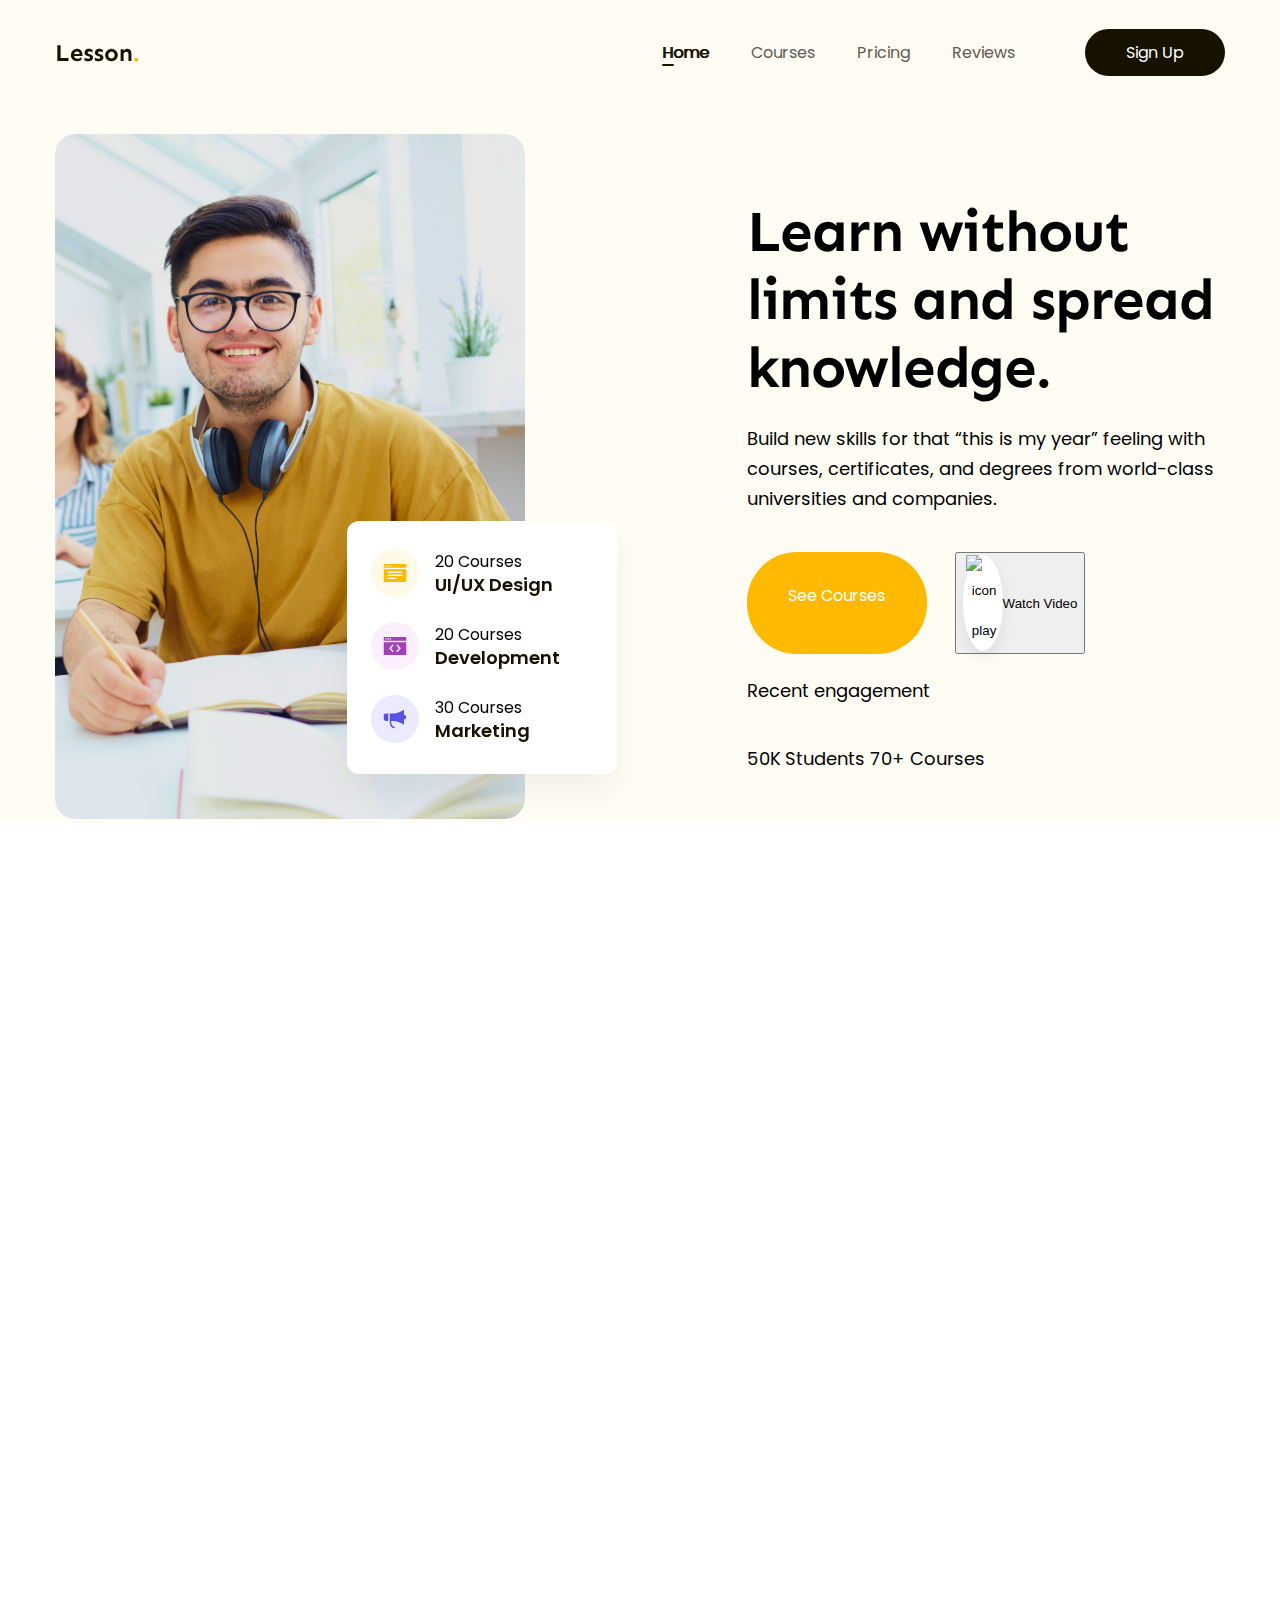
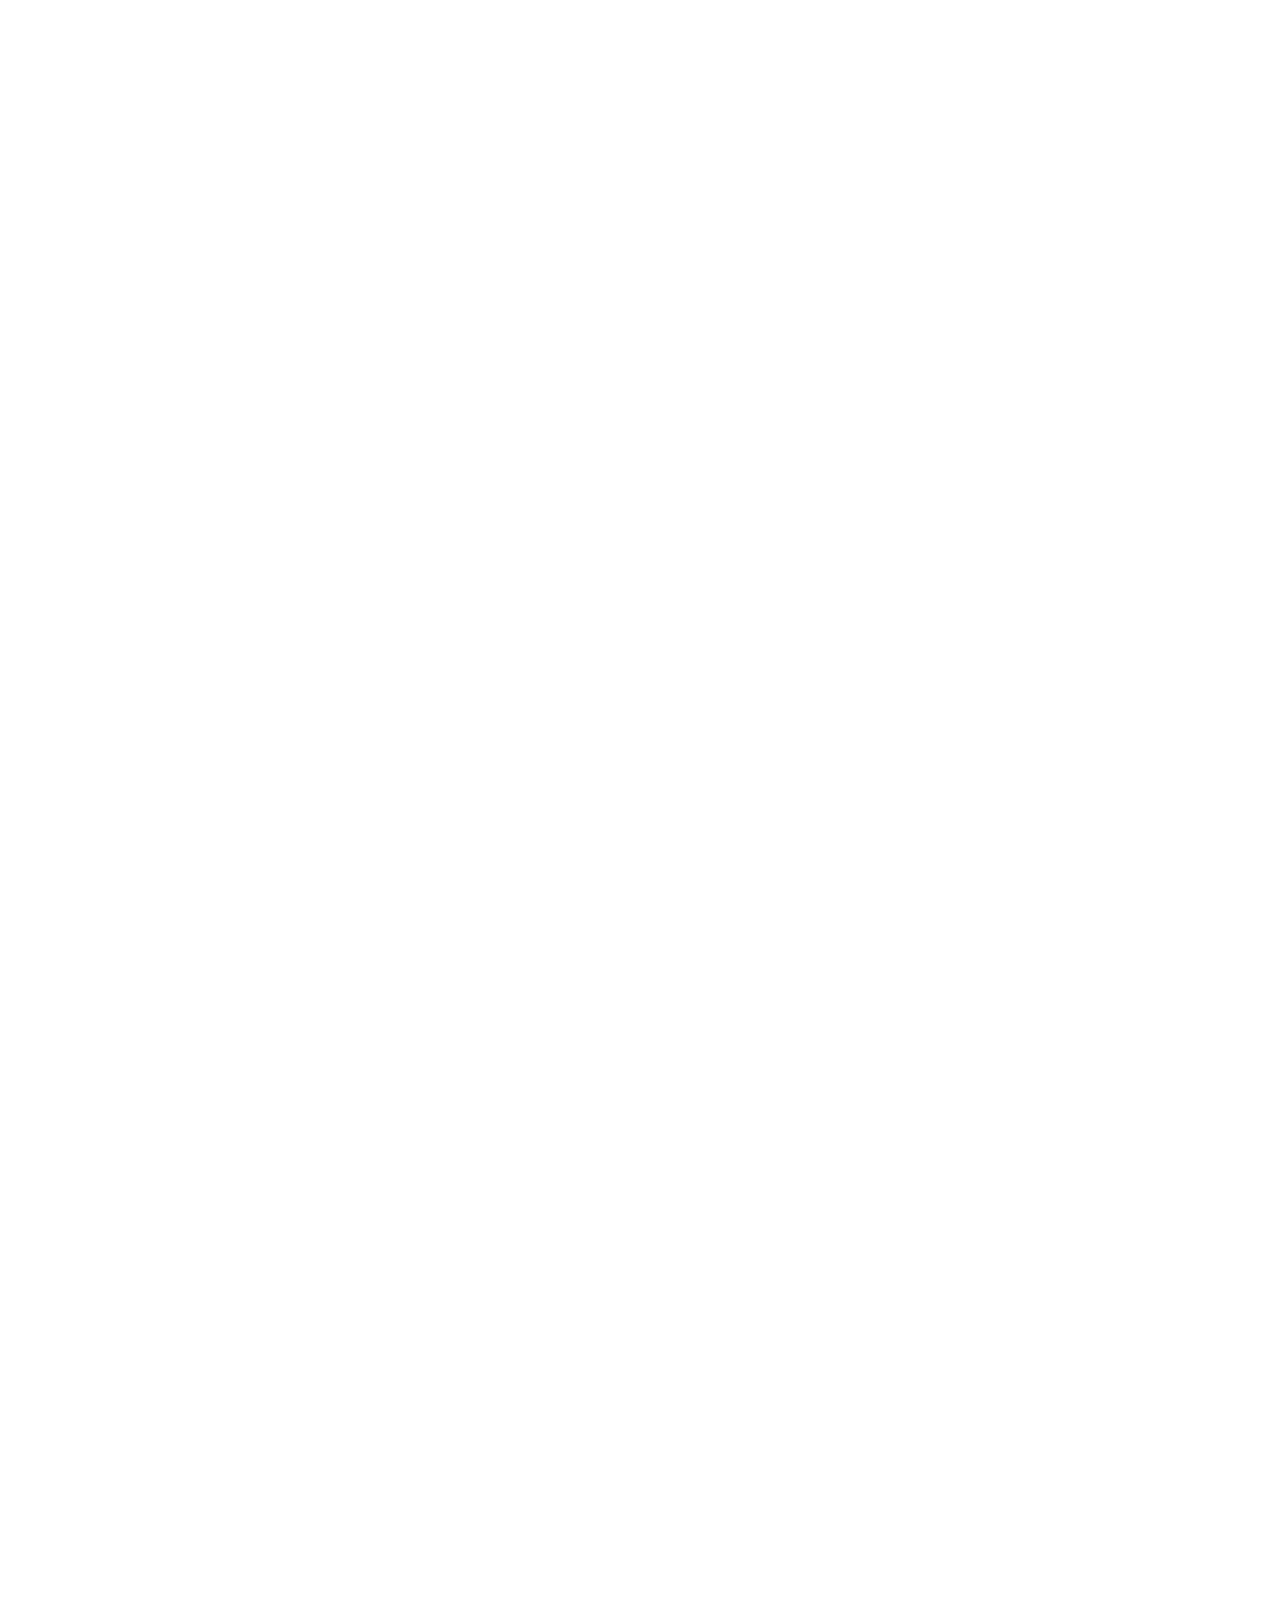
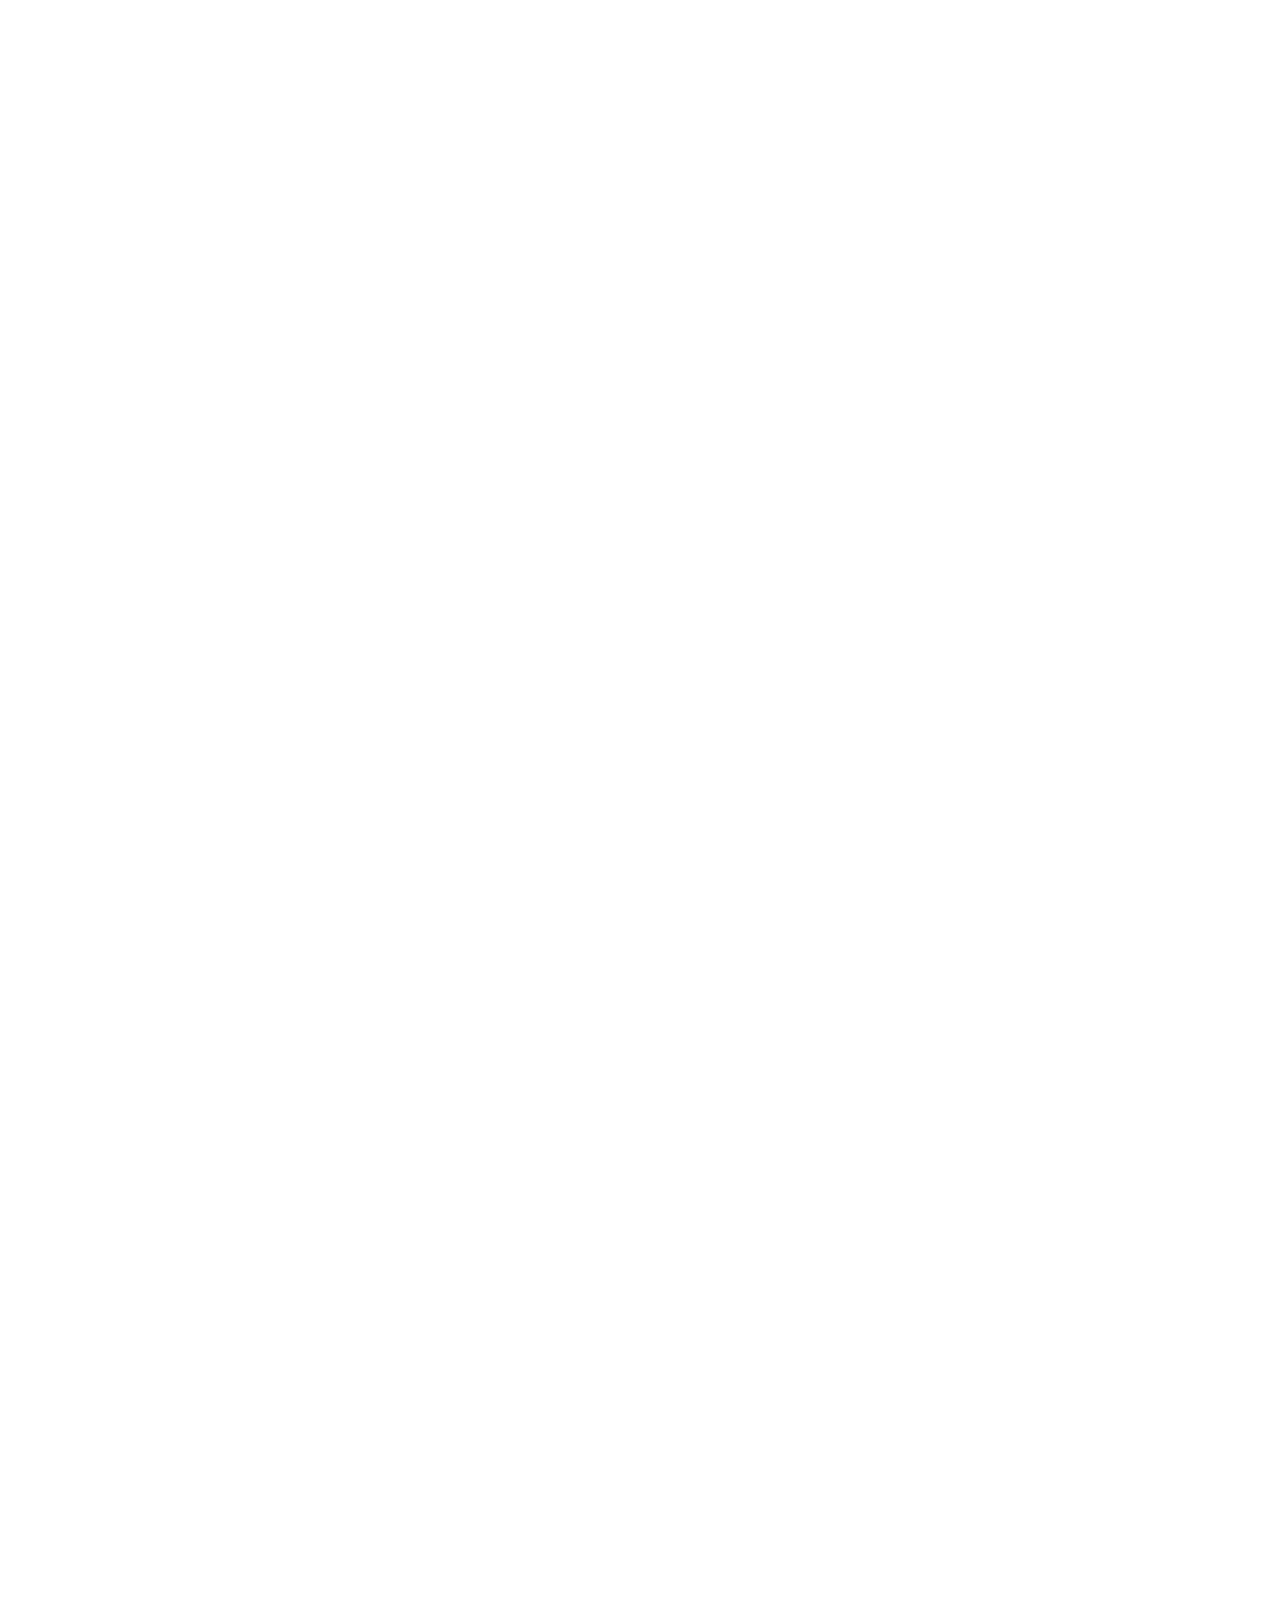
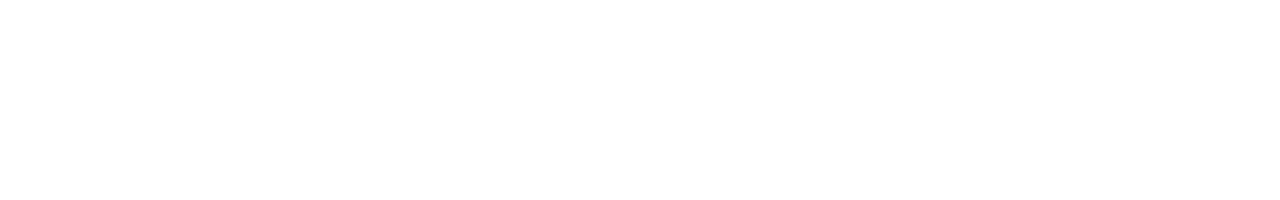
==== Desktop/workspace/html_css_pro/HTML.html/htmlcss-project-02/index.html @ 5449f05a "hero doing" ====
<!DOCTYPE html>
<html lang="en">
    <head>
        <meta charset="UTF-8" />
        <meta http-equiv="X-UA-Compatible" content="IE=edge" />
        <meta name="viewport" content="width=device-width, initial-scale=1.0" />
        <!-- reset CSS -->
        <link rel="stylesheet" href="./assets/css/reset.css" />
        <!-- embed fonts -->
        <link rel="preconnect" href="https://fonts.googleapis.com" />
        <link rel="preconnect" href="https://fonts.gstatic.com" crossorigin />

        <link
            href="https://fonts.googleapis.com/css2?family=Lato:ital,wght@1,700&family=Poppins:ital,wght@0,400;0,500;0,600;0,700;1,400&family=Roboto:wght@300;500&family=Sen:wght@700&display=swap"
            rel="stylesheet"
        />
        <!-- Style -->
        <link rel="stylesheet" href="./assets/css/styles.css" />
        <title>F8-Project02</title>
    </head>
    <body>
        <main style="height: 5000px">
            <!-- Header -->
            <header class="header fixed">
                <div class="main-content">
                    <div class="body">
                        <!-- logo -->
                        <img
                            src="./assets/img/Logo.svg"
                            alt="lesson"
                            class="logo"
                        />
                        <!-- Nav...... -->
                        <nav class="nav">
                            <ul>
                                <li class="active">
                                    <a href="#!">Home</a>
                                </li>
                                <li>
                                    <a href="#!">Courses</a>
                                </li>
                                <li>
                                    <a href="#!">Pricing</a>
                                </li>
                                <li>
                                    <a href="#!">Reviews</a>
                                </li>
                            </ul>
                        </nav>
                        <!-- Action -->
                        <div class="action">
                            <a href="#!" class="btn sign-up-btn">Sign Up</a>
                        </div>
                    </div>
                </div>
            </header>
            <!-- Hero -->
            <div class="hero">
                <div class="main-content">
                    <div class="body">
                        <!-- Hero left -->
                        <div class="media-block">
                            <img
                                src="./assets/img/hero-img.svg"
                                alt="Learn without limits and spread knowledge."
                                class="img"
                            />
                            <div class="hero-sumary">
                                <div class="item">
                                    <div class="icon">
                                        <img
                                            src="./assets/icon/list.svg"
                                            alt="icon"
                                        />
                                    </div>
                                    <div class="info">
                                        <p class="title">20 Courses</p>
                                        <p class="lable">UI/UX Design</p>
                                    </div>
                                </div>
                                <div class="item">
                                    <div class="icon">
                                        <img
                                            src="./assets/icon/code.svg"
                                            alt="icon"
                                        />
                                    </div>
                                    <div class="info">
                                        <p class="title">20 Courses</p>
                                        <p class="lable">Development</p>
                                    </div>
                                </div>
                                <div class="item">
                                    <div class="icon">
                                        <img
                                            src="./assets/icon/speaker.svg"
                                            alt="icon"
                                        />
                                    </div>
                                    <div class="info">
                                        <p class="title">30 Courses</p>
                                        <p class="lable">Marketing</p>
                                    </div>
                                </div>
                            </div>
                        </div>
                        <!-- Hero right -->
                        <div class="content-block">
                            <h1 class="heading">
                                Learn without limits and spread knowledge.
                            </h1>
                            <p class="desc">
                                Build new skills for that “this is my year”
                                feeling with courses, certificates, and degrees
                                from world-class universities and companies.
                            </p>
                            <div class="cta-group">
                                <a href="#!" class="btn">See Courses</a>
                                <button class="watch-video">
                                    <div class="icon">
                                        <img
                                            src="/assets/icon/play.svg"
                                            alt="icon play"
                                        />
                                    </div>
                                    <span>Watch Video</span>
                                </button>
                            </div>
                            <p class="desc">Recent engagement</p>
                            <p class="desc">
                                <strong>50K </strong> Students
                                <strong>70+ </strong> Courses
                            </p>
                        </div>
                    </div>
                </div>
            </div>
        </main>
    </body>
</html>
---- Desktop/workspace/html_css_pro/HTML.html/htmlcss-project-02/assets/css/styles.css ----
* {
    box-sizing: border-box;
}
:root {
    --font-heading: sen, sans-serif;
}

html {
    font-size: 62.5%;
}

body {
    font-size: 1.6rem;
    font-family: "Poppins", sans-serif;
}

/* common */
.main-content {
    width: 1170px;
    max-width: calc(100% - 48px);
    margin-left: auto;
    margin-right: auto;
}
.btn {
    font-size: 16px;
    text-align: center;
    color: #ffffff;
    min-width: 118px;
    padding: 12px 21px;
    background: #171100;
    border-radius: 24.5px;
    text-align: center;
}
a {
    text-decoration: none;
}
/* end common */
.header {
    background: #fffcf4;
}
.header.fixed {
    position: sticky;
    top: -28px;
}

.header .body {
    display: flex;
    align-items: center;
    padding: 36px 0 8px;
}
.nav {
    margin-left: auto;
}
.nav ul {
    display: flex;
}
.nav li a:hover,
.nav li.active a {
    /* display: flex; */
    /* font-weight: 600px; */
    text-shadow: 1px 0 0 currentColor;
    color: #171100;
}
.nav a {
    position: relative;
    padding: 8px 21px;
    font-size: 1.6rem;
    line-height: 1.75;
    text-align: center;
    color: #5f5b53;
    text-decoration: none;
}
.nav li.active a::after {
    position: absolute;
    left: 21px;
    bottom: 6px;
    content: "";
    display: block;
    width: 12px;
    height: 2px;
    background: #171100;
    border-radius: 1px;
}
.header .sign-up-btn {
    min-width: 114px;
    padding: 12px 41px;
}
.body .action {
    margin-left: 49px;
}

.hero .hero-sumary {
    position: absolute;
    min-width: 270px;
    right: 0;
    bottom: 48px;
    padding: 28px 24px;
    background: #ffffff;
    box-shadow: 0px 16px 32px rgba(0, 0, 0, 0.05);
    border-radius: 12px;
}
.hero-sumary .item {
    display: flex;
}
.hero-sumary .item + .item {
    margin-top: 22px;
}
.hero-sumary .item:nth-of-type(2) .icon {
    background: #fcefff;
}
.hero-sumary .item:nth-of-type(3) .icon {
    background: #ebeaff;
}
.hero {
    padding-top: 56px;
    background: #fffcf4;
}
.hero .body {
    display: flex;
}
/* Hero left */

.hero .media-block {
    width: 48%;
    position: relative;
}

.hero .media-block .img {
    width: 470px;
    height: 685px;
    object-fit: cover;
    border-radius: 20px;
}
.hero-sumary .icon {
    width: 48px;
    height: 48px;
    border-radius: 50%;
    display: flex;
    justify-content: center;
    align-items: center;
    background: #fff9e8;
}

.hero-sumary .info {
    margin-left: 16px;
    padding-top: 5px;
}

.hero-sumary .info .lable {
    font-weight: 600;
    font-size: 1.8rem;
    line-height: 30px;
    color: #171100;
}
/* hero right */
.hero .content-block {
    width: 52%;
    padding: 64px 0 0 130px;
}
.content-block .heading {
    font-weight: 700;
    font-size: 5.8rem;
    line-height: 68px;
    letter-spacing: -0.02em;
    font-family: var(--font-heading);
}

.content-block .desc {
    font-family: "Poppins";
    font-style: normal;
    font-weight: 400;
    font-size: 1.8rem;
    line-height: 1.67;
    margin: 22px 0 38px 0;
}

.content-block .cta-group {
    display: flex;
}
.content-block .btn {
    width: 180px;
    line-height: 64px;
    background: #ffb900;
    border-radius: 50px;
}
.content-block .watch-video {
    display: flex;
    align-items: center;
    margin-left: 28px;
}

.content-block .icon {
    width: 40px;
    line-height: 40px;
    padding-left: 3px;

    background: #ffffff;
    box-shadow: 0px 8px 16px rgba(0, 0, 0, 0.07);
    border-radius: 50%;
}
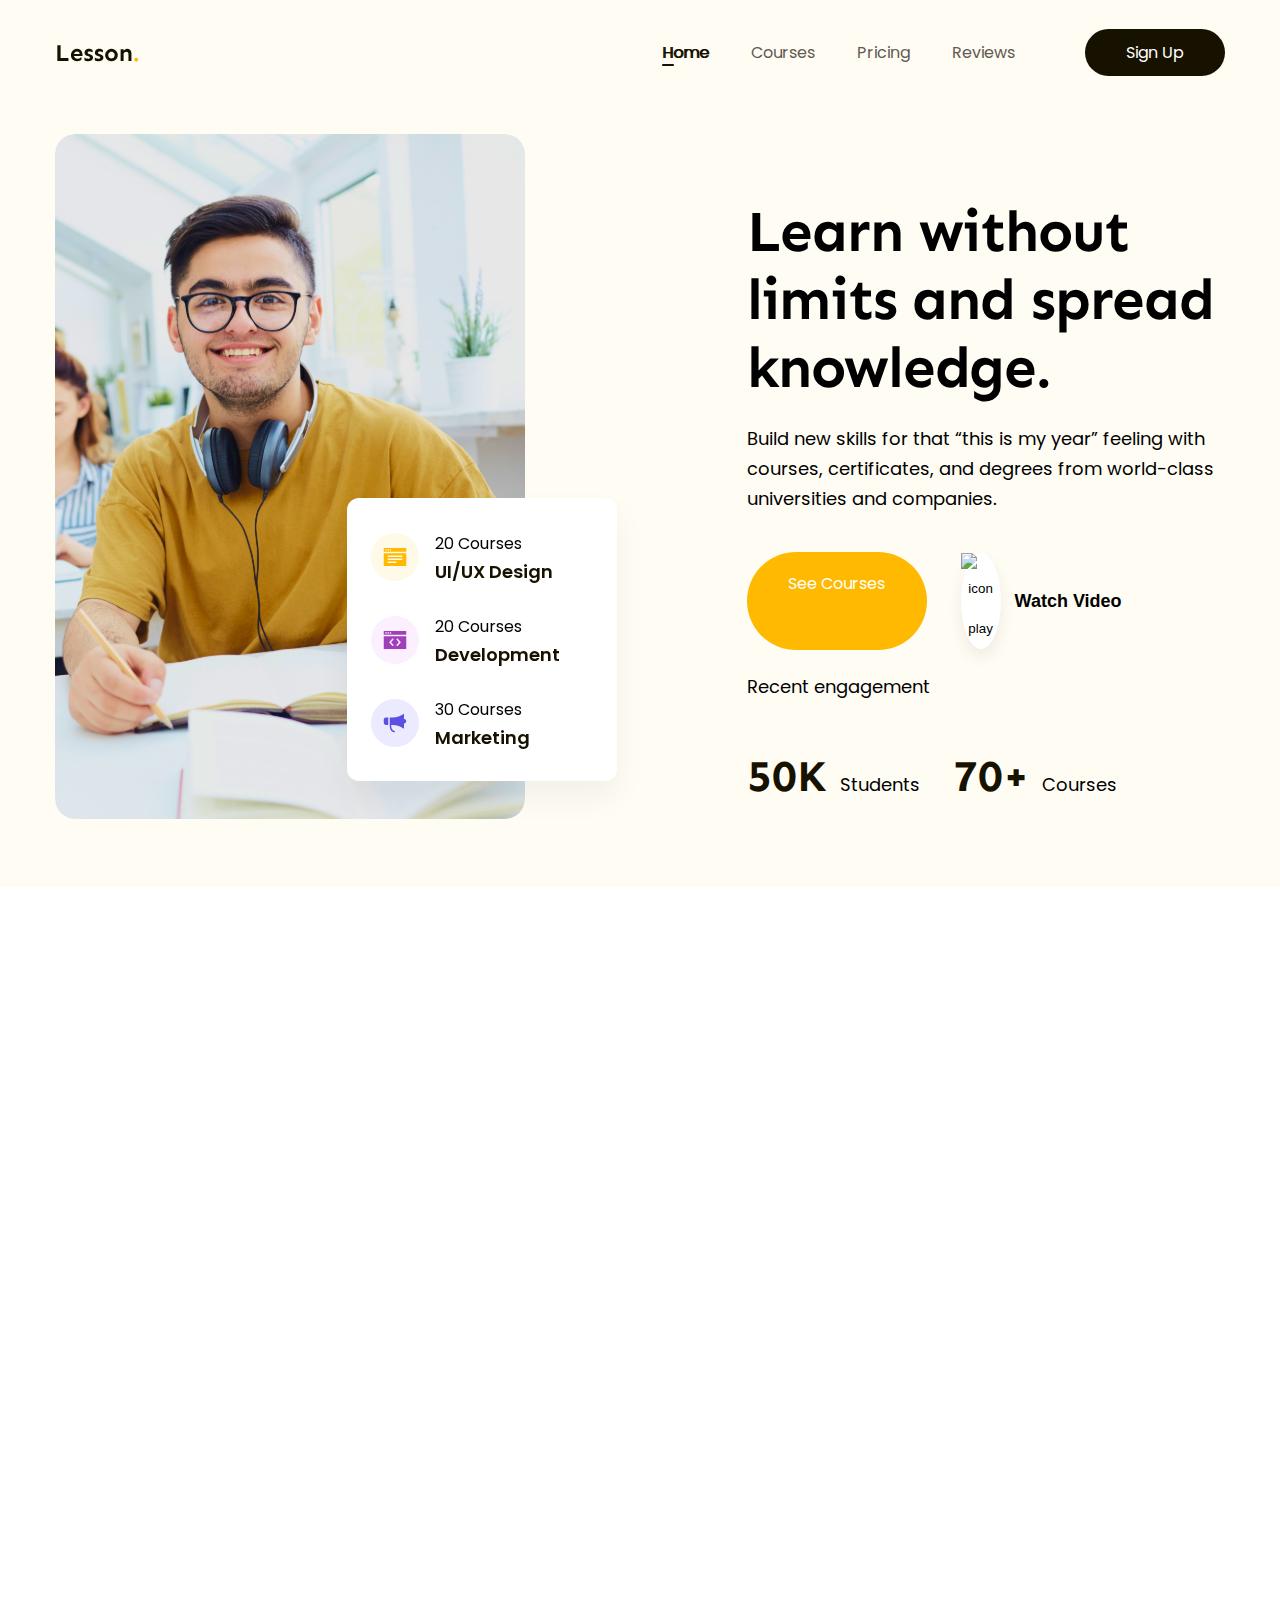
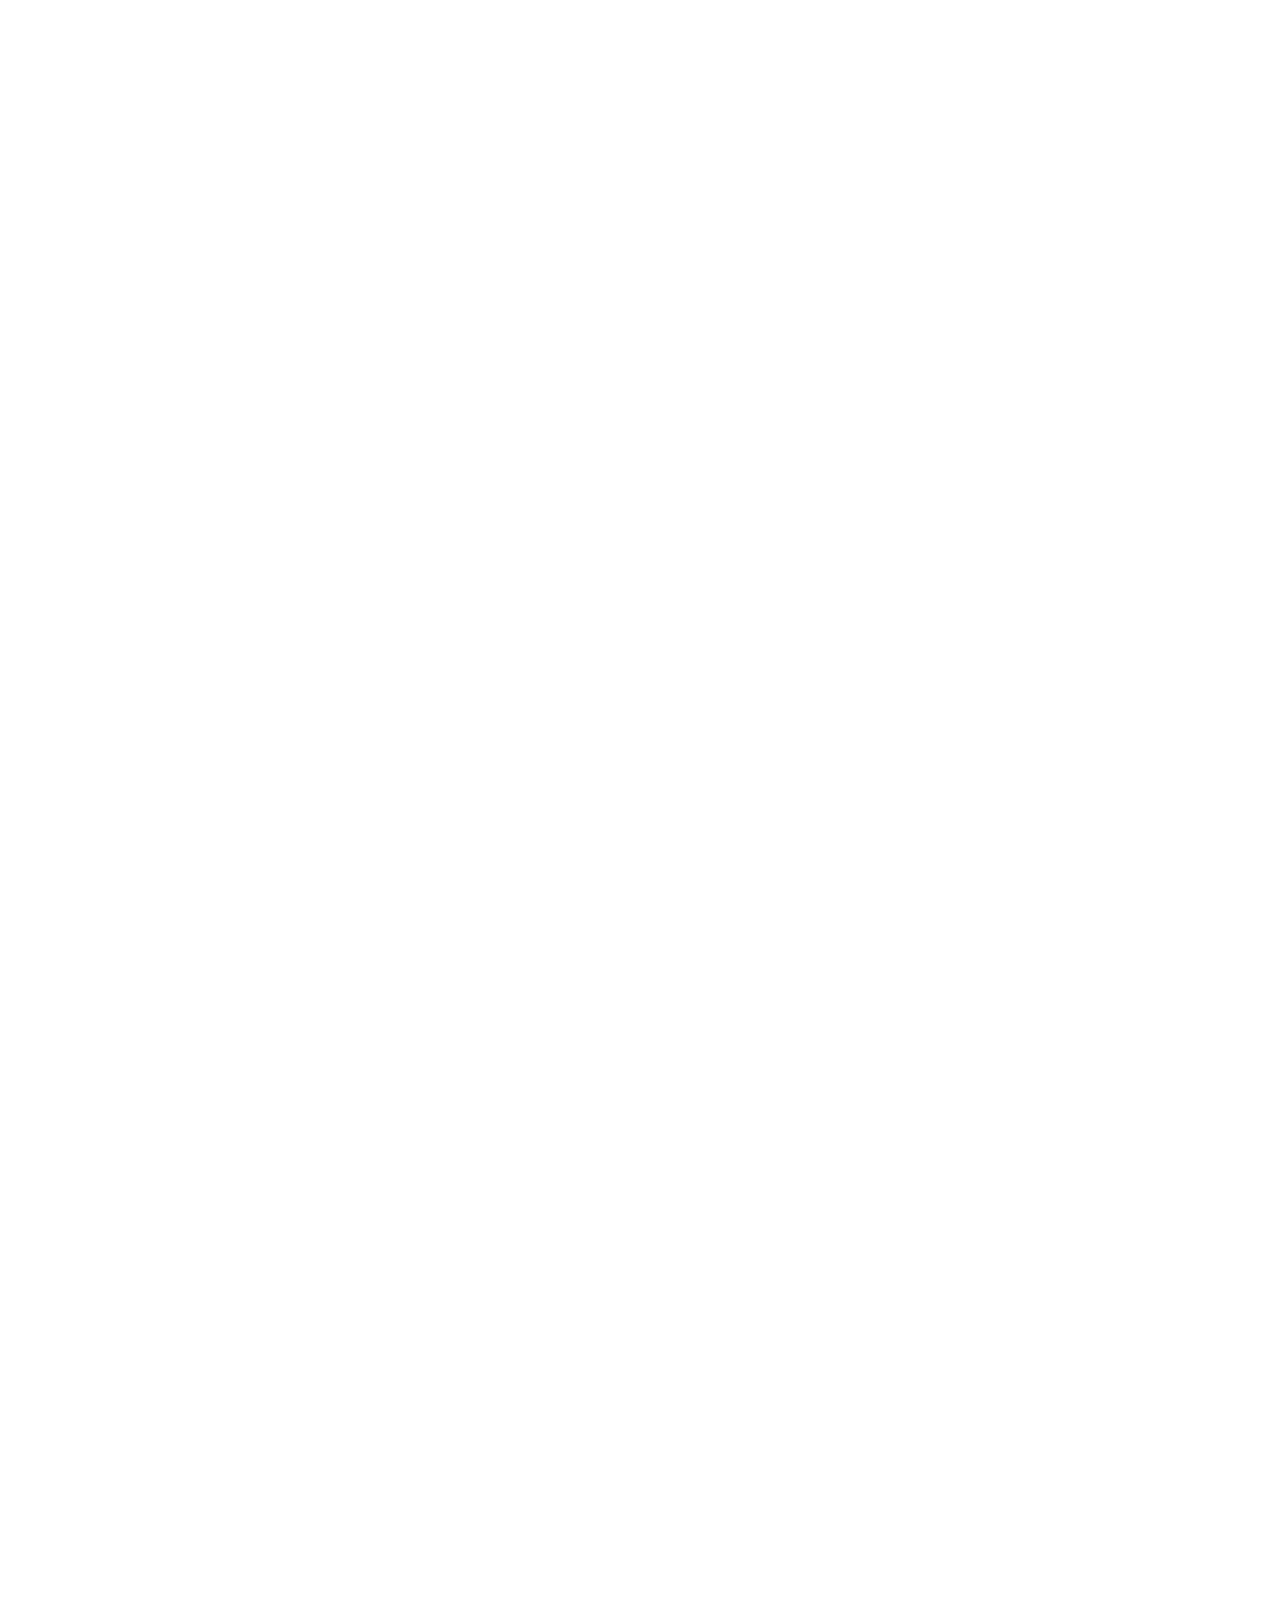
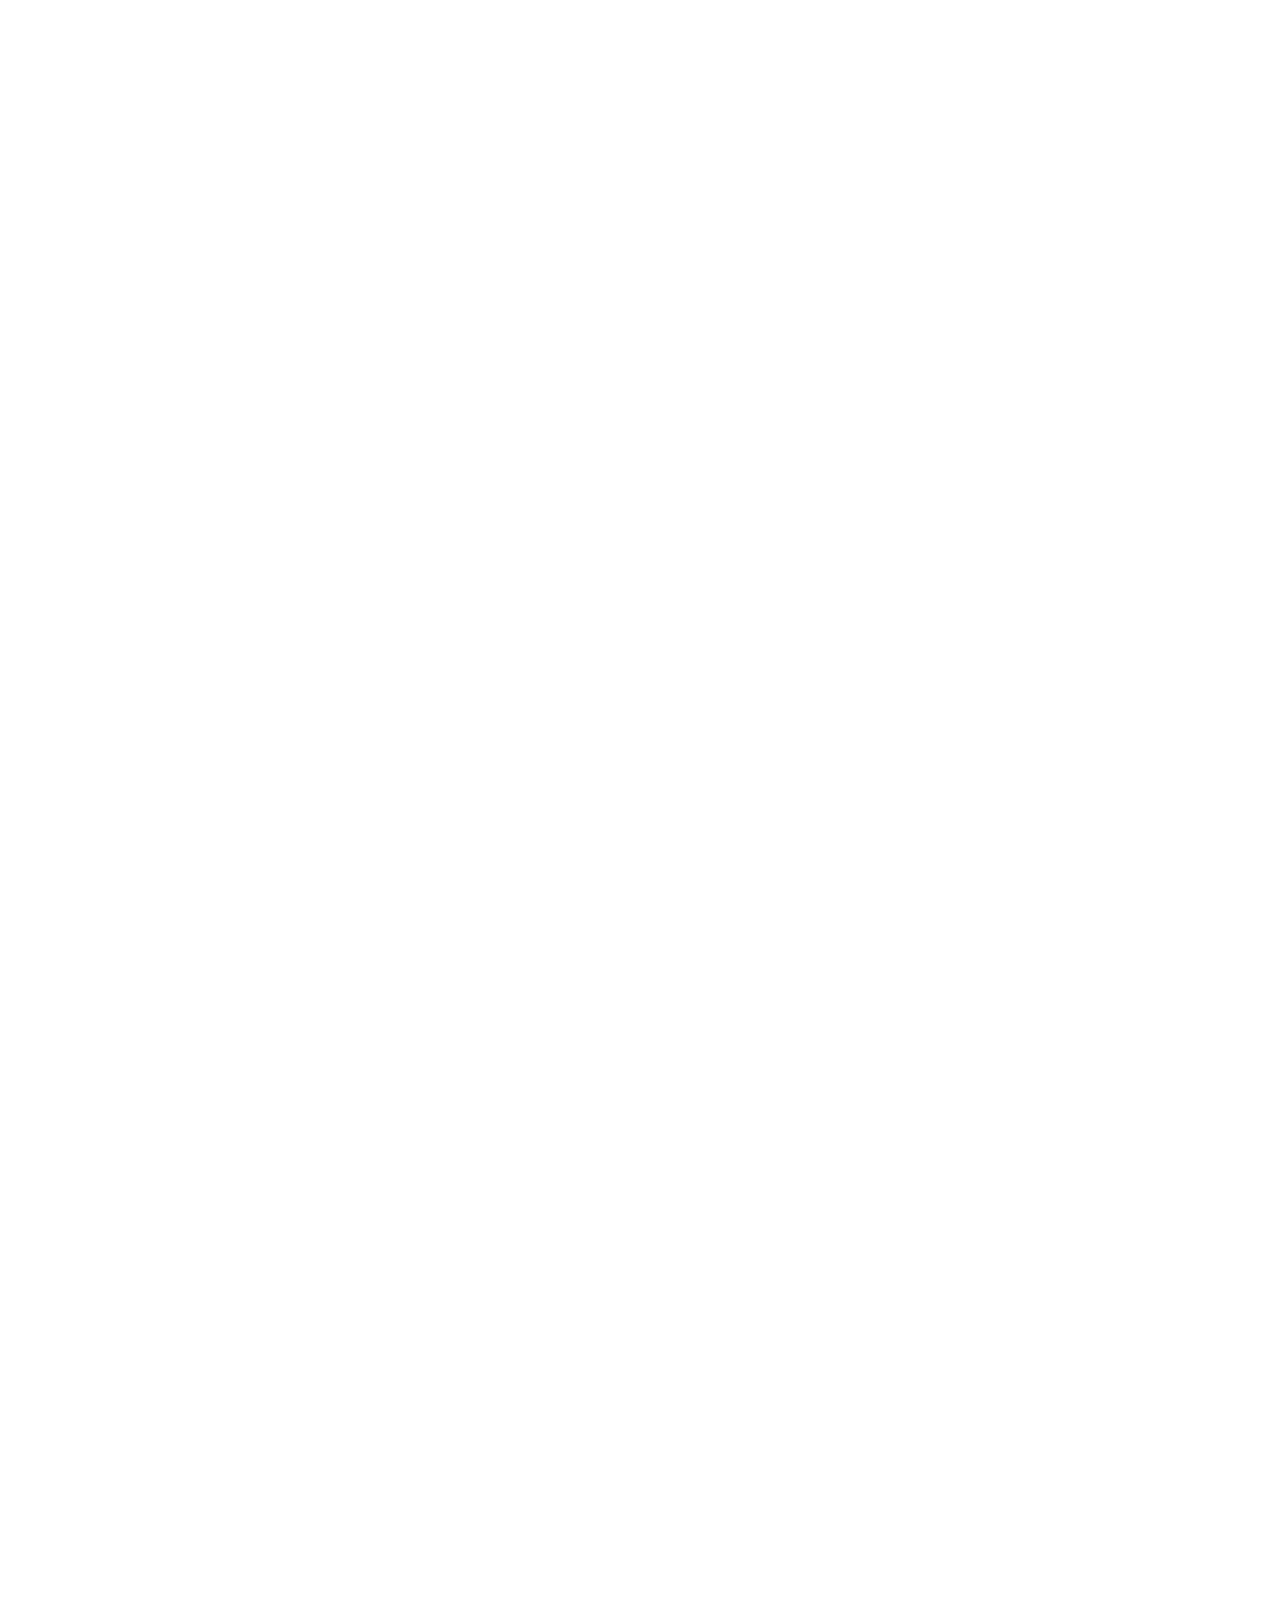
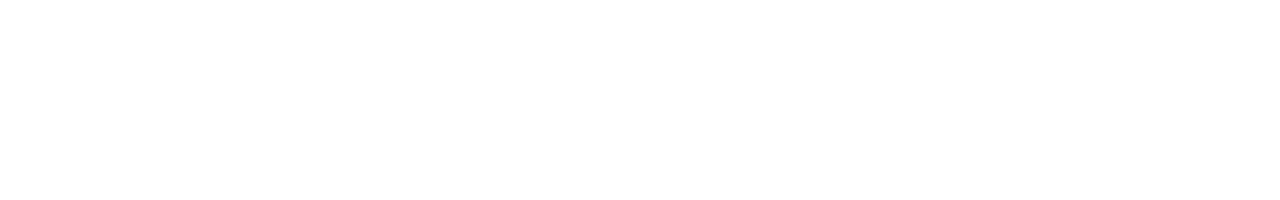
==== commit b6afde4f: "hero finished" ====
--- a/Desktop/workspace/html_css_pro/HTML.html/htmlcss-project-02/index.html
+++ b/Desktop/workspace/html_css_pro/HTML.html/htmlcss-project-02/index.html
@@ -123,13 +123,13 @@
                                             alt="icon play"
                                         />
                                     </div>
-                                    <span>Watch Video</span>
+                                    <span class="watch">Watch Video</span>
                                 </button>
                             </div>
                             <p class="desc">Recent engagement</p>
                             <p class="desc">
-                                <strong>50K </strong> Students
-                                <strong>70+ </strong> Courses
+                                <strong class="value">50K </strong> Students
+                                <strong class="value">70+ </strong> Courses
                             </p>
                         </div>
                     </div>
--- a/Desktop/workspace/html_css_pro/HTML.html/htmlcss-project-02/assets/css/styles.css
+++ b/Desktop/workspace/html_css_pro/HTML.html/htmlcss-project-02/assets/css/styles.css
@@ -93,7 +93,7 @@
     position: absolute;
     min-width: 270px;
     right: 0;
-    bottom: 48px;
+    bottom: 106px;
     padding: 28px 24px;
     background: #ffffff;
     box-shadow: 0px 16px 32px rgba(0, 0, 0, 0.05);
@@ -101,6 +101,7 @@
 }
 .hero-sumary .item {
     display: flex;
+    align-items: center;
 }
 .hero-sumary .item + .item {
     margin-top: 22px;
@@ -130,6 +131,7 @@
     height: 685px;
     object-fit: cover;
     border-radius: 20px;
+    margin-bottom: 65px;
 }
 .hero-sumary .icon {
     width: 48px;
@@ -173,28 +175,53 @@
     line-height: 1.67;
     margin: 22px 0 38px 0;
 }
-
+.content-block .value:nth-child(2) {
+    margin-left: 28px;
+}
 .content-block .cta-group {
     display: flex;
 }
 .content-block .btn {
     width: 180px;
-    line-height: 64px;
+    line-height: 40px;
     background: #ffb900;
     border-radius: 50px;
 }
 .content-block .watch-video {
     display: flex;
     align-items: center;
-    margin-left: 28px;
+    background-color: transparent;
+    border: none;
 }
 
 .content-block .icon {
     width: 40px;
     line-height: 40px;
-    padding-left: 3px;
+    margin: 0 14px 0 28px;
 
     background: #ffffff;
     box-shadow: 0px 8px 16px rgba(0, 0, 0, 0.07);
     border-radius: 50%;
 }
+.content-block .watch {
+    font-style: normal;
+    font-weight: 600;
+    font-size: 1.8rem;
+}
+.content-block .desc {
+    font-family: "Poppins";
+    font-style: normal;
+    font-weight: 400;
+    font-size: 1.8rem;
+}
+.content-block .value {
+    color: #171100;
+    width: 54px;
+    font-family: "Sen";
+    font-style: normal;
+    font-weight: 700;
+    font-size: 44px;
+}
+.hero-sumary .title {
+    padding: 5px 0;
+}
